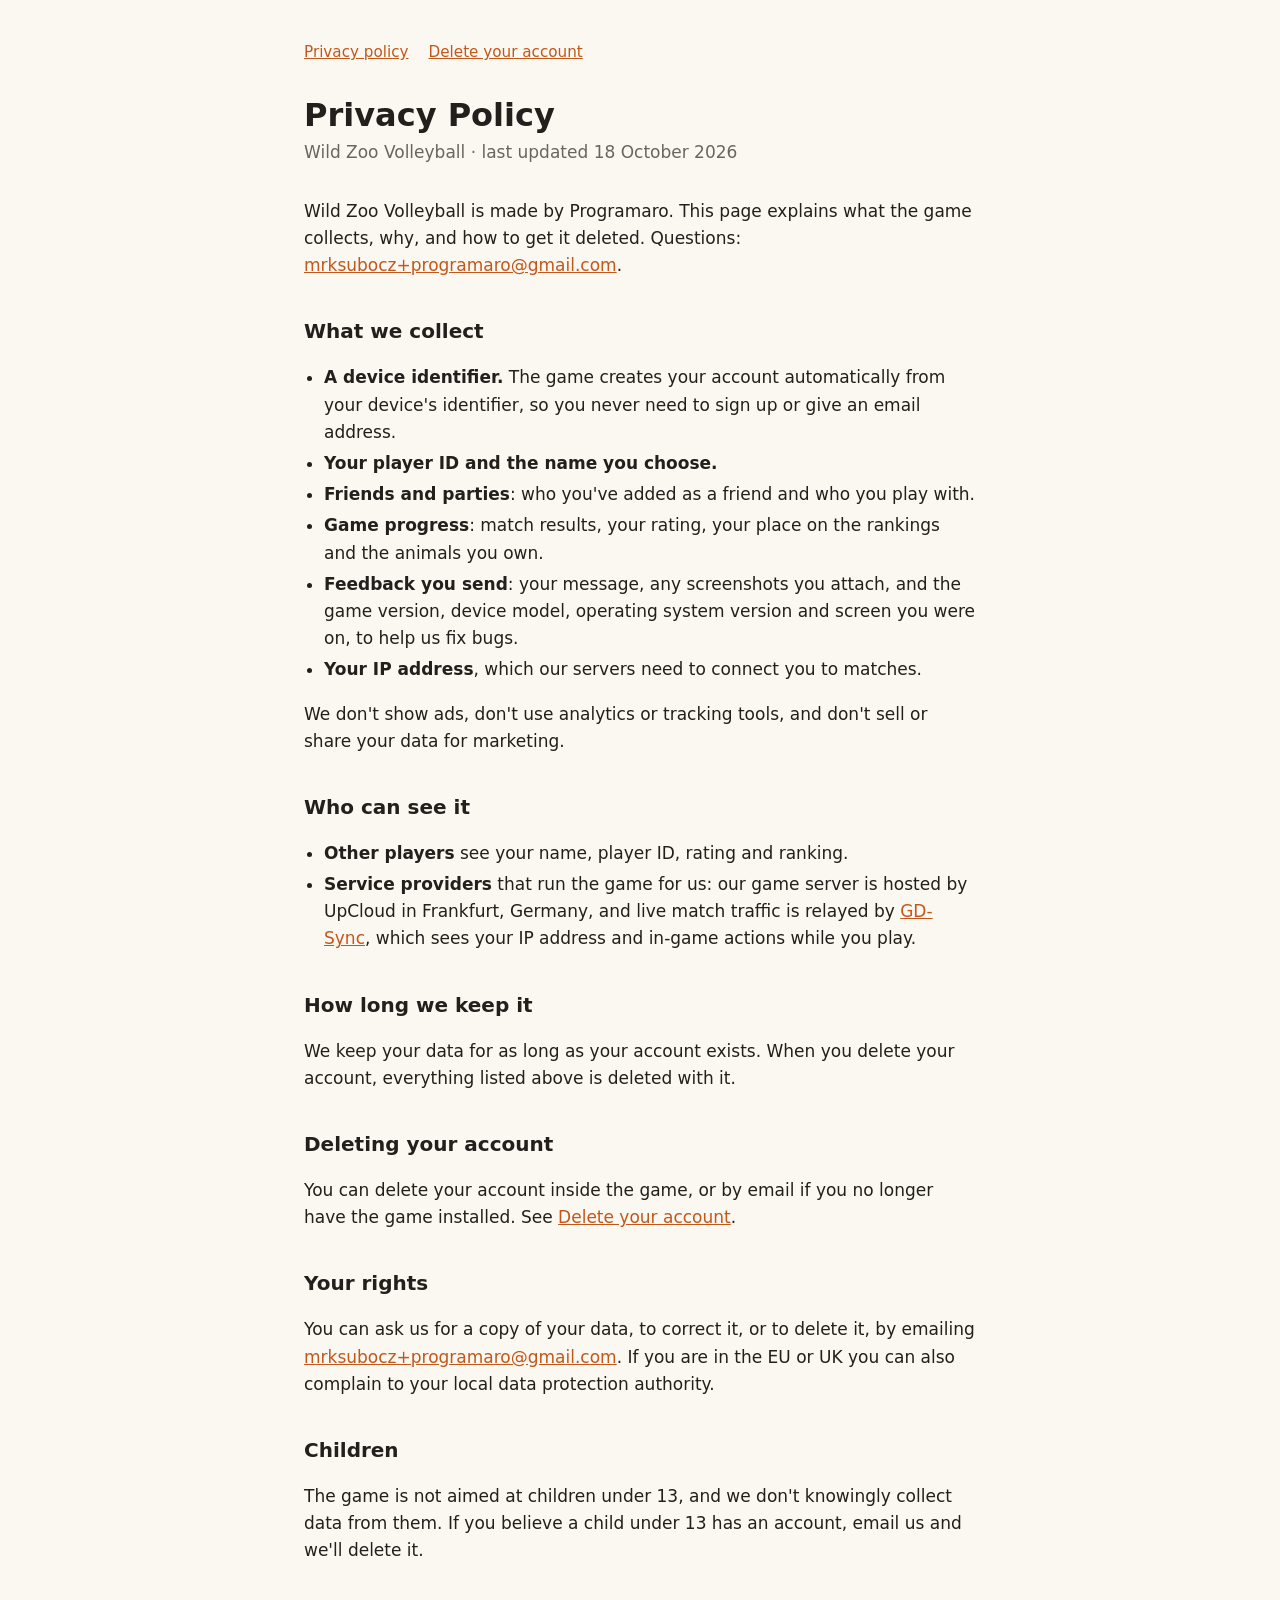
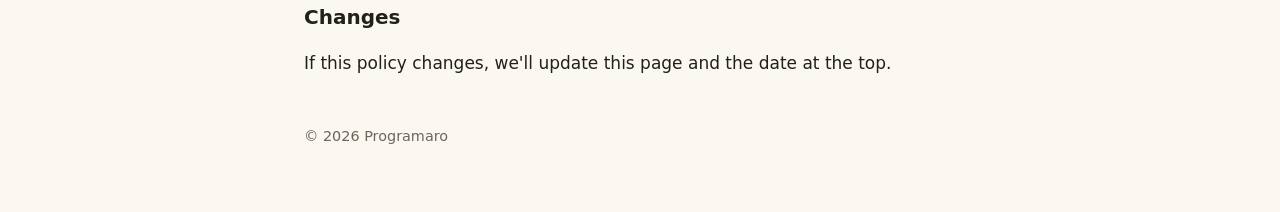
==== index.html @ ae79c1e7 "Privacy policy and account deletion page Co-Authored-By: Claude Opus 5.5 <noreply@anthropic.com>" ====
<!doctype html>
<html lang="en">
<head>
<meta charset="utf-8">
<meta name="viewport" content="width=device-width, initial-scale=1">
<title>Wild Zoo Volleyball – Privacy Policy</title>
<link rel="stylesheet" href="style.css">
</head>
<body>
<main>
<nav><a href="./">Privacy policy</a><a href="delete-account.html">Delete your account</a></nav>

<h1>Privacy Policy</h1>
<p class="updated">Wild Zoo Volleyball · last updated 18 October 2026</p>

<p>Wild Zoo Volleyball is made by Programaro. This page explains what the game
collects, why, and how to get it deleted. Questions: <a href="mailto:mrksubocz+programaro@gmail.com">mrksubocz+programaro@gmail.com</a>.</p>

<h2>What we collect</h2>
<ul>
  <li><strong>A device identifier.</strong> The game creates your account automatically from your
    device's identifier, so you never need to sign up or give an email address.</li>
  <li><strong>Your player ID and the name you choose.</strong></li>
  <li><strong>Friends and parties</strong>: who you've added as a friend and who you play with.</li>
  <li><strong>Game progress</strong>: match results, your rating, your place on the rankings and the
    animals you own.</li>
  <li><strong>Feedback you send</strong>: your message, any screenshots you attach, and the game
    version, device model, operating system version and screen you were on, to help us fix bugs.</li>
  <li><strong>Your IP address</strong>, which our servers need to connect you to matches.</li>
</ul>
<p>We don't show ads, don't use analytics or tracking tools, and don't sell or share your data for
marketing.</p>

<h2>Who can see it</h2>
<ul>
  <li><strong>Other players</strong> see your name, player ID, rating and ranking.</li>
  <li><strong>Service providers</strong> that run the game for us:
    our game server is hosted by UpCloud in Frankfurt, Germany, and live match traffic is relayed
    by <a href="https://www.gd-sync.com/">GD-Sync</a>, which sees your IP address and in-game
    actions while you play.</li>
</ul>

<h2>How long we keep it</h2>
<p>We keep your data for as long as your account exists. When you delete your account, everything
listed above is deleted with it.</p>

<h2>Deleting your account</h2>
<p>You can delete your account inside the game, or by email if you no longer have the game
installed. See <a href="delete-account.html">Delete your account</a>.</p>

<h2>Your rights</h2>
<p>You can ask us for a copy of your data, to correct it, or to delete it, by emailing
<a href="mailto:mrksubocz+programaro@gmail.com">mrksubocz+programaro@gmail.com</a>. If you are in the EU or UK you can
also complain to your local data protection authority.</p>

<h2>Children</h2>
<p>The game is not aimed at children under 13, and we don't knowingly collect data from them. If
you believe a child under 13 has an account, email us and we'll delete it.</p>

<h2>Changes</h2>
<p>If this policy changes, we'll update this page and the date at the top.</p>

<footer>© 2026 Programaro</footer>
</main>
</body>
</html>
---- style.css ----
:root {
  --bg: #fbf8f2;
  --fg: #22201c;
  --muted: #6b655c;
  --accent: #c2571a;
  --card: #ffffff;
  --border: #e6dfd3;
}
@media (prefers-color-scheme: dark) {
  :root {
    --bg: #181614;
    --fg: #ece7df;
    --muted: #a59d92;
    --accent: #f08a4b;
    --card: #221f1c;
    --border: #36312b;
  }
}
* { box-sizing: border-box; }
body {
  margin: 0;
  background: var(--bg);
  color: var(--fg);
  font: 17px/1.6 system-ui, -apple-system, "Segoe UI", Roboto, sans-serif;
}
main {
  max-width: 44rem;
  margin: 0 auto;
  padding: 2.5rem 1rem 4rem;
}
nav { font-size: 0.95rem; margin-bottom: 2rem; }
nav a { margin-right: 1.25rem; }
h1 { font-size: 2rem; line-height: 1.2; margin: 0 0 0.25rem; }
h2 { font-size: 1.25rem; margin: 2.25rem 0 0.5rem; }
.updated { color: var(--muted); margin: 0 0 2rem; }
a { color: var(--accent); }
ul, ol { padding-left: 1.25rem; }
li { margin: 0.25rem 0; }
.card {
  background: var(--card);
  border: 1px solid var(--border);
  border-radius: 12px;
  padding: 1rem 1.25rem;
  margin: 1rem 0;
}
.card h2 { margin-top: 0.25rem; }
footer { color: var(--muted); font-size: 0.9rem; margin-top: 3rem; }
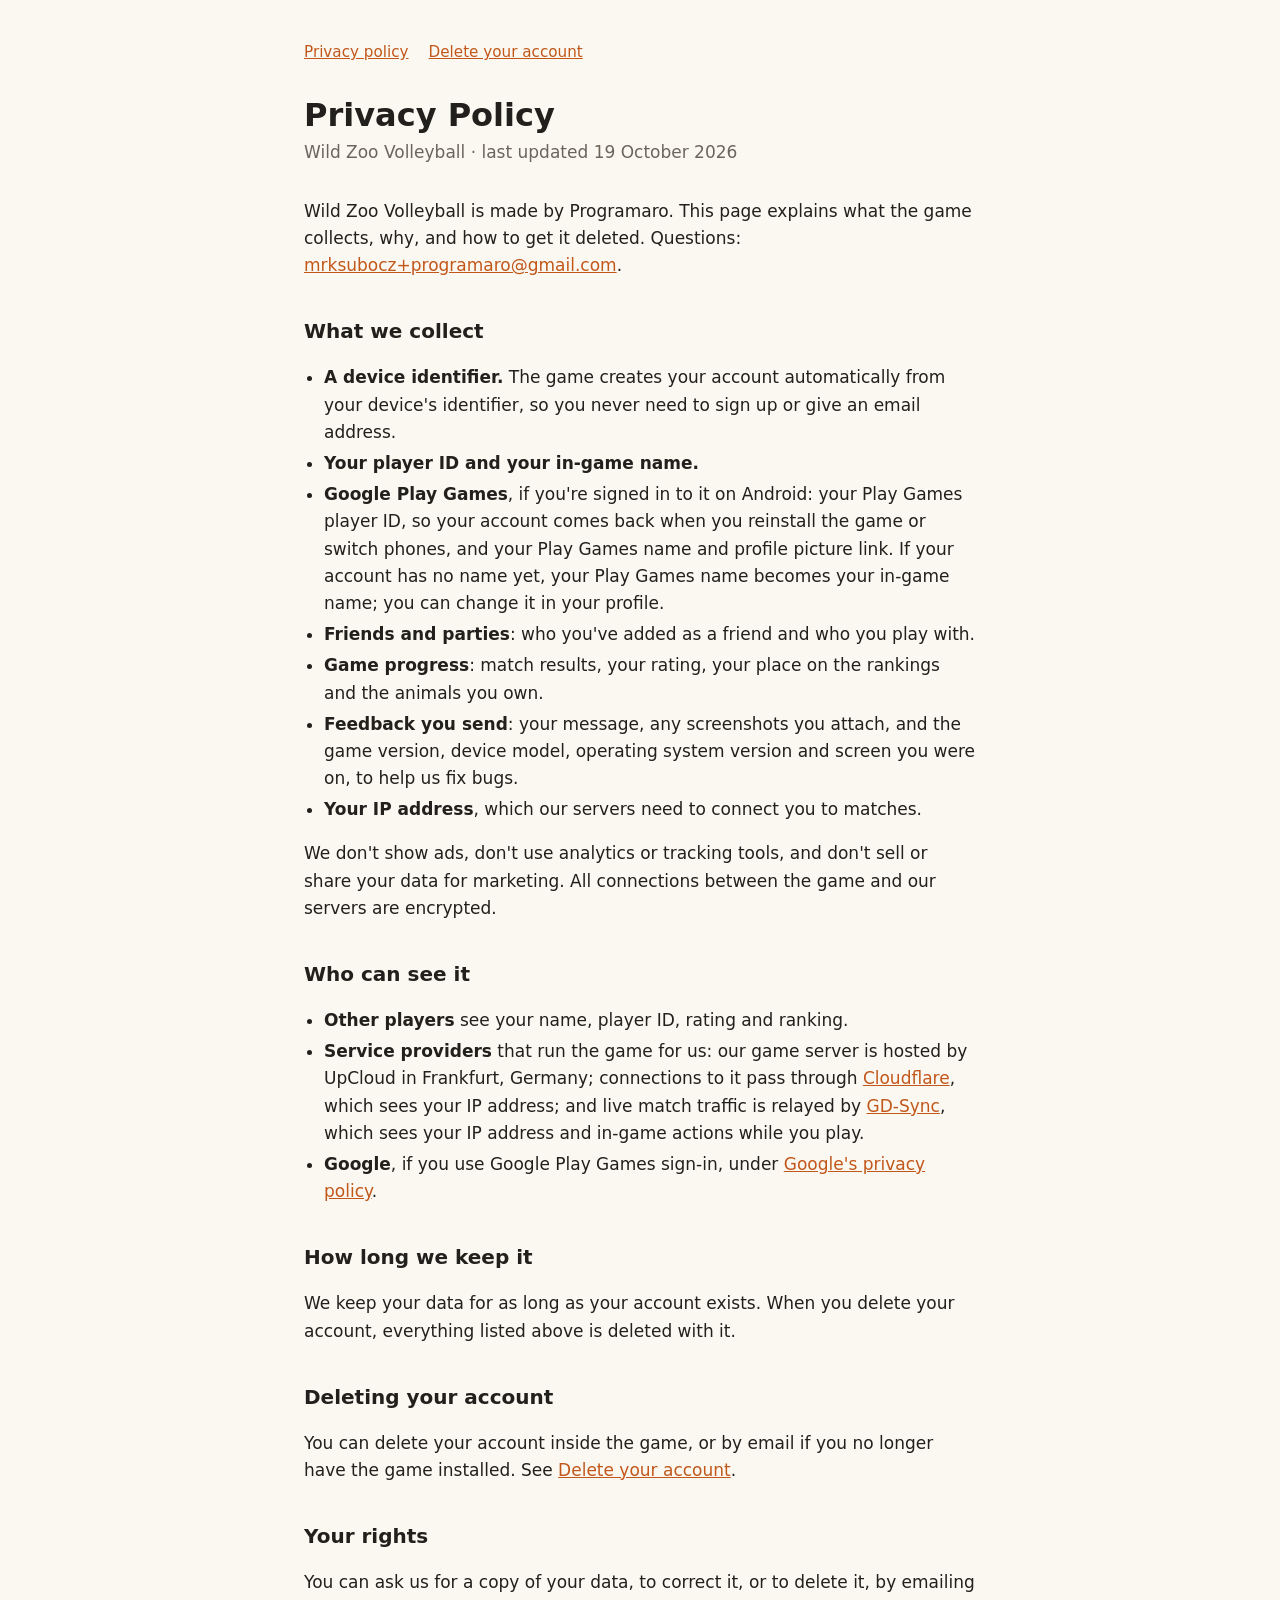
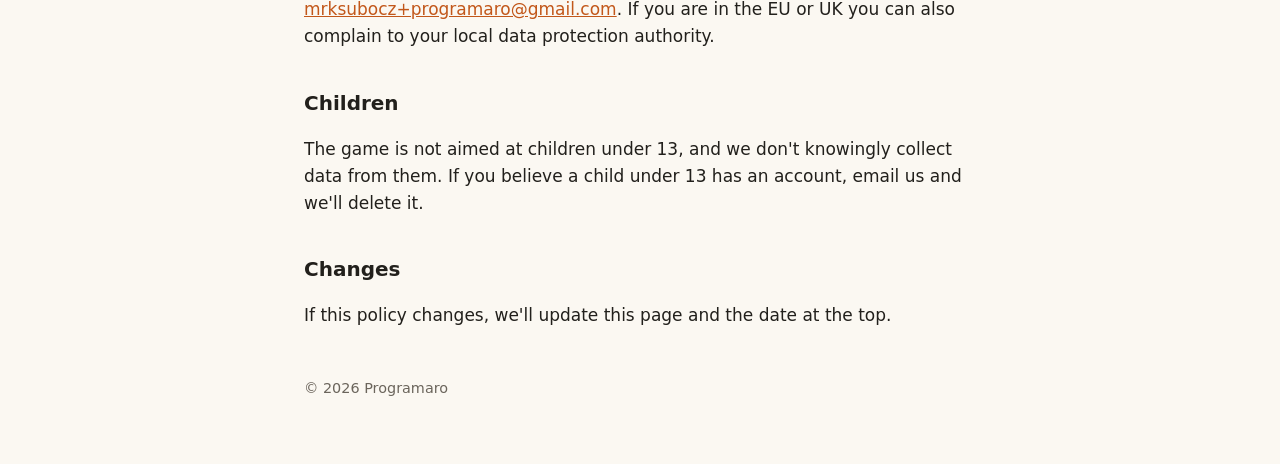
==== commit 5cd9fa59: "Cover Google Play Games sign-in and Cloudflare Co-Authored-By: Claude Opus 5.5 <noreply@anthropic.co" ====
--- a/index.html
+++ b/index.html
@@ -11,7 +11,7 @@
 <nav><a href="./">Privacy policy</a><a href="delete-account.html">Delete your account</a></nav>
 
 <h1>Privacy Policy</h1>
-<p class="updated">Wild Zoo Volleyball · last updated 18 October 2026</p>
+<p class="updated">Wild Zoo Volleyball · last updated 19 October 2026</p>
 
 <p>Wild Zoo Volleyball is made by Programaro. This page explains what the game
 collects, why, and how to get it deleted. Questions: <a href="mailto:mrksubocz+programaro@gmail.com">mrksubocz+programaro@gmail.com</a>.</p>
@@ -20,7 +20,11 @@
 <ul>
   <li><strong>A device identifier.</strong> The game creates your account automatically from your
     device's identifier, so you never need to sign up or give an email address.</li>
-  <li><strong>Your player ID and the name you choose.</strong></li>
+  <li><strong>Your player ID and your in-game name.</strong></li>
+  <li><strong>Google Play Games</strong>, if you're signed in to it on Android: your Play Games player
+    ID, so your account comes back when you reinstall the game or switch phones, and your Play Games
+    name and profile picture link. If your account has no name yet, your Play Games name becomes
+    your in-game name; you can change it in your profile.</li>
   <li><strong>Friends and parties</strong>: who you've added as a friend and who you play with.</li>
   <li><strong>Game progress</strong>: match results, your rating, your place on the rankings and the
     animals you own.</li>
@@ -29,15 +33,18 @@
   <li><strong>Your IP address</strong>, which our servers need to connect you to matches.</li>
 </ul>
 <p>We don't show ads, don't use analytics or tracking tools, and don't sell or share your data for
-marketing.</p>
+marketing. All connections between the game and our servers are encrypted.</p>
 
 <h2>Who can see it</h2>
 <ul>
   <li><strong>Other players</strong> see your name, player ID, rating and ranking.</li>
   <li><strong>Service providers</strong> that run the game for us:
-    our game server is hosted by UpCloud in Frankfurt, Germany, and live match traffic is relayed
-    by <a href="https://www.gd-sync.com/">GD-Sync</a>, which sees your IP address and in-game
-    actions while you play.</li>
+    our game server is hosted by UpCloud in Frankfurt, Germany; connections to it pass through
+    <a href="https://www.cloudflare.com/">Cloudflare</a>, which sees your IP address; and live match
+    traffic is relayed by <a href="https://www.gd-sync.com/">GD-Sync</a>, which sees your IP address
+    and in-game actions while you play.</li>
+  <li><strong>Google</strong>, if you use Google Play Games sign-in, under
+    <a href="https://policies.google.com/privacy">Google's privacy policy</a>.</li>
 </ul>
 
 <h2>How long we keep it</h2>
